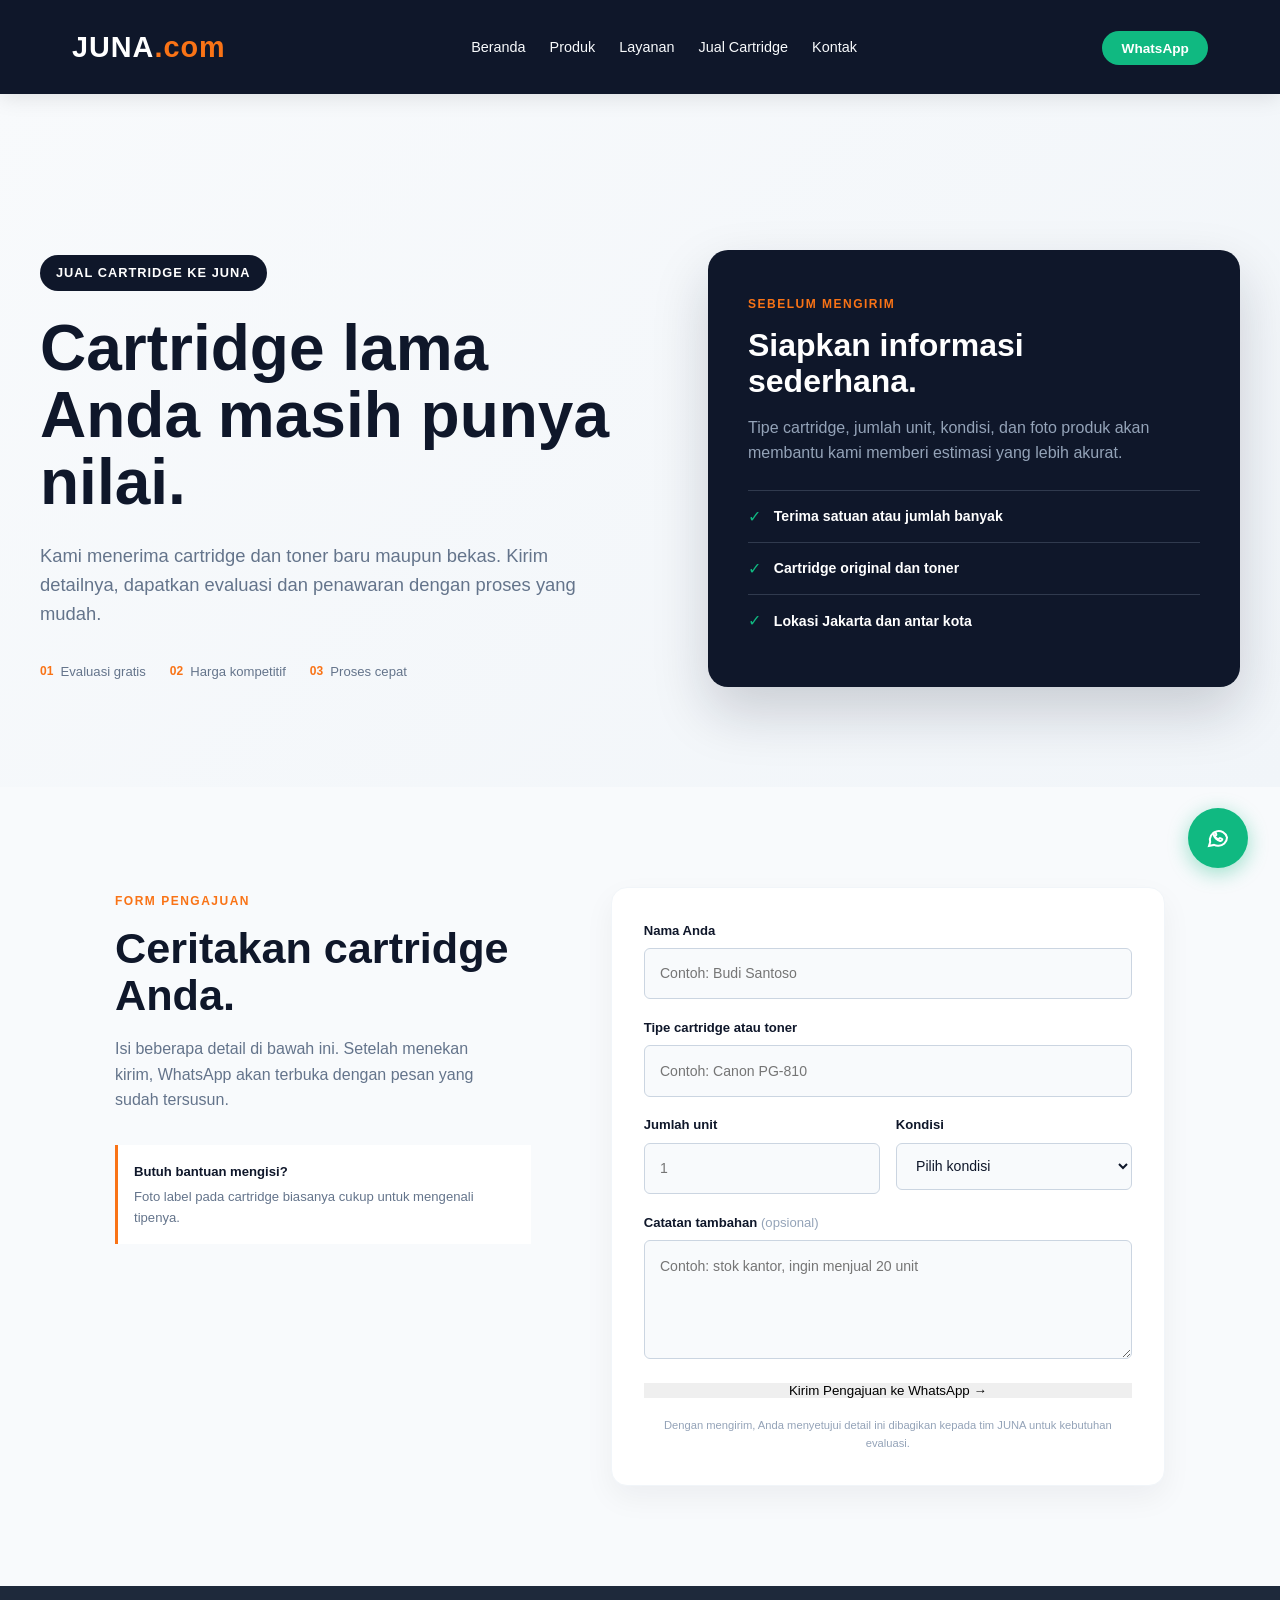
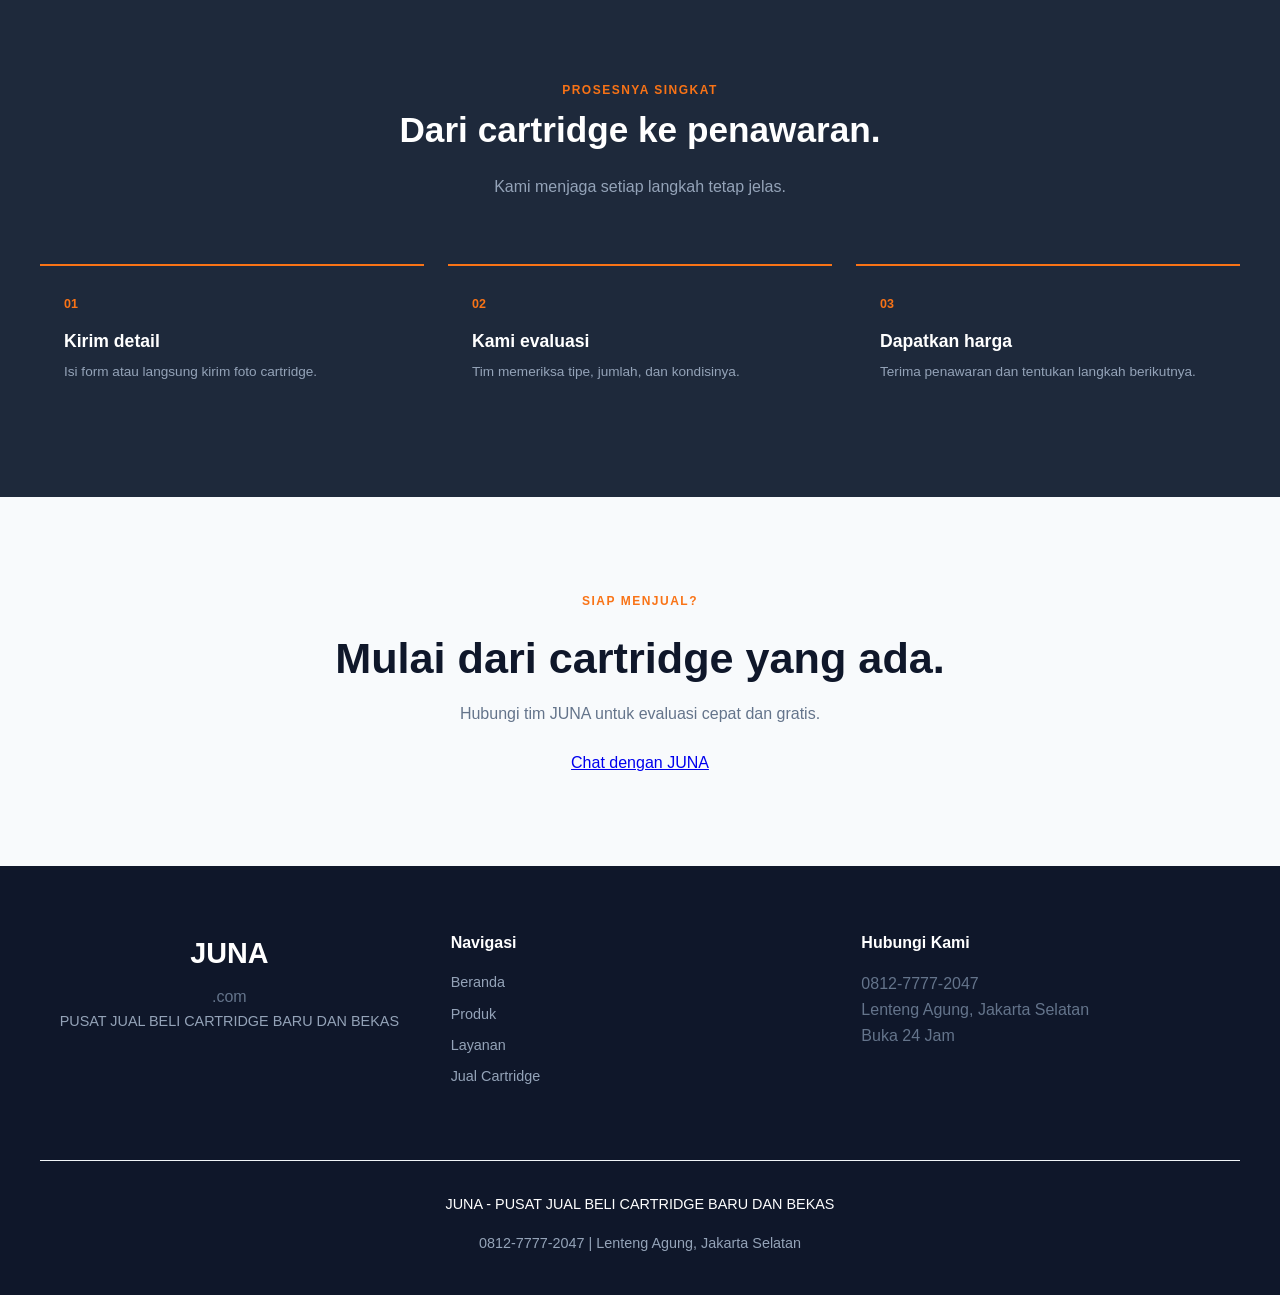
==== jual.html @ 6fd9070d "update burger navbar" ====
<!doctype html>
<html lang="id">
  <head>
    <meta charset="UTF-8" />
    <meta name="viewport" content="width=device-width, initial-scale=1.0" />
    <title>Jual Cartridge ke JUNA</title>
    <link rel="stylesheet" href="css/nota.css" />
  </head>
  <body>
    <div class="floating-wa">
      <a
        href="https://wa.me/6281277772047"
        target="_blank"
        class="btn-whatsapp"
        aria-label="Chat WhatsApp JUNA"
        ><svg
          width="24"
          height="24"
          viewBox="0 0 24 24"
          fill="none"
          stroke="currentColor"
          stroke-width="2"
        >
          <path
            d="M21 11.5a8.38 8.38 0 0 1-9 8.3 8.5 8.5 0 0 1-4-.9L3 20l1.2-4a8.3 8.3 0 1 1 16.8-4.5z"
          />
          <path
            d="M8.5 9.5c.2 1.3 1.9 3 3.3 3.6.5.2.8.1 1.1-.2l.6-.7c.2-.2.4-.2.7-.1l1.8.8c.3.1.4.4.3.7-.3 1.1-1.3 1.5-2.2 1.3-3.1-.6-6-3.4-6.6-6.5-.2-.9.2-1.9 1.3-2.2.3-.1.6 0 .7.3l.8 1.8c.1.3.1.5-.1.7l-.7.6c-.3.2-.4.6-.2.9z"
          /></svg
      ></a>
    </div>
    <nav class="navbar">
      <div class="container">
        <a href="index.html" class="logo">JUNA<span>.com</span></a>
        <button class="nav-toggle" type="button" aria-label="Buka menu navigasi" aria-expanded="false">
          <span></span>
          <span></span>
          <span></span>
        </button>
        <ul class="nav-links">
          <li><a href="index.html">Beranda</a></li>
          <li><a href="produk.html">Produk</a></li>
          <li><a href="layanan.html">Layanan</a></li>
          <li><a href="jual.html">Jual Cartridge</a></li>
          <li><a href="#kontak">Kontak</a></li>
        </ul>
        <div class="nav-cta">
          <a
            href="https://wa.me/6281277772047"
            class="btn-whatsapp"
            target="_blank"
            >WhatsApp</a
          >
        </div>
      </div>
    </nav>
    <main>
      <section class="sell-hero">
        <div class="container sell-hero-grid">
          <div class="sell-hero-copy">
            <span class="badge">Jual Cartridge ke JUNA</span>
            <h1>Cartridge lama Anda masih punya nilai.</h1>
            <p>
              Kami menerima cartridge dan toner baru maupun bekas. Kirim
              detailnya, dapatkan evaluasi dan penawaran dengan proses yang
              mudah.
            </p>
            <div class="sell-points">
              <span><strong>01</strong>Evaluasi gratis</span
              ><span><strong>02</strong>Harga kompetitif</span
              ><span><strong>03</strong>Proses cepat</span>
            </div>
          </div>
          <div class="sell-hero-note">
            <span class="eyebrow">SEBELUM MENGIRIM</span>
            <h2>Siapkan informasi sederhana.</h2>
            <p>
              Tipe cartridge, jumlah unit, kondisi, dan foto produk akan
              membantu kami memberi estimasi yang lebih akurat.
            </p>
            <div class="note-line">
              <span>&#10003;</span
              ><strong>Terima satuan atau jumlah banyak</strong>
            </div>
            <div class="note-line">
              <span>&#10003;</span><strong>Cartridge original dan toner</strong>
            </div>
            <div class="note-line">
              <span>&#10003;</span
              ><strong>Lokasi Jakarta dan antar kota</strong>
            </div>
          </div>
        </div>
      </section>

      <section class="sell-form-section" id="form-jual">
        <div class="container sell-layout">
          <div class="sell-form-intro">
            <span class="eyebrow">FORM PENGAJUAN</span>
            <h2>Ceritakan cartridge Anda.</h2>
            <p>
              Isi beberapa detail di bawah ini. Setelah menekan kirim, WhatsApp
              akan terbuka dengan pesan yang sudah tersusun.
            </p>
            <div class="sell-help">
              <strong>Butuh bantuan mengisi?</strong
              ><span
                >Foto label pada cartridge biasanya cukup untuk mengenali
                tipenya.</span
              >
            </div>
          </div>
          <form class="sell-form" id="sell-form">
            <div class="form-row">
              <label for="nama">Nama Anda</label
              ><input
                id="nama"
                name="nama"
                type="text"
                placeholder="Contoh: Budi Santoso"
                required
              />
            </div>
            <div class="form-row">
              <label for="produk-jual">Tipe cartridge atau toner</label
              ><input
                id="produk-jual"
                name="produk"
                type="text"
                placeholder="Contoh: Canon PG-810"
                required
              />
            </div>
            <div class="form-split">
              <div class="form-row">
                <label for="jumlah">Jumlah unit</label
                ><input
                  id="jumlah"
                  name="jumlah"
                  type="number"
                  min="1"
                  placeholder="1"
                  required
                />
              </div>
              <div class="form-row">
                <label for="kondisi">Kondisi</label
                ><select id="kondisi" name="kondisi" required>
                  <option value="" selected disabled>Pilih kondisi</option>
                  <option>Baru</option>
                  <option>Bekas, masih tersegel</option>
                  <option>Bekas, pernah dipakai</option>
                  <option>Tidak yakin</option>
                </select>
              </div>
            </div>
            <div class="form-row">
              <label for="catatan"
                >Catatan tambahan <span>(opsional)</span></label
              ><textarea
                id="catatan"
                name="catatan"
                rows="4"
                placeholder="Contoh: stok kantor, ingin menjual 20 unit"
              ></textarea>
            </div>
            <button class="btn btn-primary sell-submit" type="submit">
              Kirim Pengajuan ke WhatsApp
              <span aria-hidden="true">&#8594;</span>
            </button>
            <p class="form-caption">
              Dengan mengirim, Anda menyetujui detail ini dibagikan kepada tim
              JUNA untuk kebutuhan evaluasi.
            </p>
          </form>
        </div>
      </section>

      <section class="sell-process">
        <div class="container">
          <div class="section-title">
            <span class="eyebrow">PROSESNYA SINGKAT</span>
            <h2>Dari cartridge ke penawaran.</h2>
            <p>Kami menjaga setiap langkah tetap jelas.</p>
          </div>
          <div class="sell-process-grid">
            <div>
              <span>01</span>
              <h3>Kirim detail</h3>
              <p>Isi form atau langsung kirim foto cartridge.</p>
            </div>
            <div>
              <span>02</span>
              <h3>Kami evaluasi</h3>
              <p>Tim memeriksa tipe, jumlah, dan kondisinya.</p>
            </div>
            <div>
              <span>03</span>
              <h3>Dapatkan harga</h3>
              <p>Terima penawaran dan tentukan langkah berikutnya.</p>
            </div>
          </div>
        </div>
      </section>
      <section class="product-cta" id="kontak">
        <div class="container">
          <span class="eyebrow">SIAP MENJUAL?</span>
          <h2>Mulai dari cartridge yang ada.</h2>
          <p>Hubungi tim JUNA untuk evaluasi cepat dan gratis.</p>
          <a
            href="https://wa.me/6281277772047"
            class="btn-whatsapp"
            target="_blank"
            >Chat dengan JUNA</a
          >
        </div>
      </section>
    </main>
    <footer class="footer">
      <div class="container">
        <div class="grid">
          <div class="footer-brand">
            <span>JUNA</span>.com
            <p>PUSAT JUAL BELI CARTRIDGE BARU DAN BEKAS</p>
          </div>
          <div class="footer-links">
            <h3>Navigasi</h3>
            <a href="index.html">Beranda</a><a href="produk.html">Produk</a
            ><a href="layanan.html">Layanan</a
            ><a href="jual.html">Jual Cartridge</a>
          </div>
          <div class="footer-links">
            <h3>Hubungi Kami</h3>
            <p>0812-7777-2047</p>
            <p>Lenteng Agung, Jakarta Selatan</p>
            <p>Buka 24 Jam</p>
          </div>
        </div>
        <div class="footer-bottom">
          <p>JUNA - PUSAT JUAL BELI CARTRIDGE BARU DAN BEKAS</p>
          <p>0812-7777-2047 | Lenteng Agung, Jakarta Selatan</p>
        </div>
      </div>
    </footer>
    <script src="script.js"></script>
  </body>
</html>
---- css/nota.css ----
/*!
 * JUNA - PUSAT JUAL BELI CARTRIDGE BARU DAN BEKAS
 * Modern ecommerce frontend demo
 * Color palette: Navy deep, Sky Blue, Orange accent, Cool Gray,
 *                 Warm White, Soft Slate, Muted Gray, Sage Green (WhatsApp)
 * Inspired by Cliento SaaS Landing Page design language
 */

* {
  margin: 0;
  padding: 0;
  box-sizing: border-box;
}

:root {
  --navy: #0f172a;
  --navy-light: #1e293b;
  --blue: #3b82f6;
  --orange: #f97316;
  --off-white: #f8fafc;
  --white: #ffffff;
  --slate: #64748b;
  --gray: #94a3b8;
  --green-wa: #10b981;
  --light-bg: #f1f5f9;
  --transition: 0.3s ease;
  --transition-fast: 0.2s ease;
}

/* Page setup */
html {
  font-family: "Inter", "Segoe UI", Tahoma, Geneva, Verdana, sans-serif;
  scroll-behavior: smooth;
}

body {
  background-color: var(--off-white);
  color: var(--slate);
  line-height: 1.6;
}

/* ---------- Navbar ---------- */
.navbar {
  background: var(--navy);
  padding: 1.5rem 0;
  position: fixed;
  width: 100%;
  top: 0;
  z-index: 1000;
  box-shadow: 0 4px 20px rgba(0, 0, 0, 0.3);
  backdrop-filter: blur(10px);
}

.navbar .container {
  max-width: 1200px;
  margin: 0 auto;
  padding: 0 2rem;
  display: flex;
  justify-content: space-between;
  align-items: center;
}

.logo {
  font-size: 1.8rem;
  font-weight: 800;
  color: var(--white);
  text-decoration: none;
  letter-spacing: 1px;
  font-weight: 900;
}

.logo span {
  color: var(--orange);
}

.nav-links {
  display: flex;
  gap: 1.5rem;
  list-style: none;
}

.nav-toggle {
  display: none;
  width: 48px;
  height: 48px;
  border: 1px solid rgba(255, 255, 255, 0.2);
  border-radius: 12px;
  background: rgba(255, 255, 255, 0.04);
  cursor: pointer;
  padding: 0.75rem 0.6rem;
  align-items: center;
  justify-content: center;
  flex-direction: column;
  gap: 0.35rem;
}

.nav-toggle span {
  display: block;
  width: 22px;
  height: 2px;
  border-radius: 2px;
  background: var(--white);
  transition: all 0.3s ease;
}

.nav-toggle.is-open span:nth-child(1) {
  transform: translateY(6px) rotate(45deg);
}

.nav-toggle.is-open span:nth-child(2) {
  opacity: 0;
}

.nav-toggle.is-open span:nth-child(3) {
  transform: translateY(-6px) rotate(-45deg);
}

.nav-links a {
  color: var(--off-white);
  text-decoration: none;
  font-weight: 500;
  font-size: 0.9rem;
  transition: var(--transition);
  position: relative;
}

.nav-links a:hover {
  color: var(--orange);
}

.nav-links a::after {
  content: "";
  position: absolute;
  width: 0;
  height: 2px;
  bottom: -4px;
  left: 0;
  background: var(--orange);
  transition: var(--transition);
}

.nav-links a:hover::after {
  width: 100%;
}

.nav-cta .btn-whatsapp {
  background: var(--green-wa);
  color: var(--white);
  padding: 0.6rem 1.2rem;
  border-radius: 25px;
  text-decoration: none;
  font-weight: 600;
  font-size: 0.85rem;
  transition: var(--transition);
}

.nav-cta .btn-whatsapp:hover {
  background: #059669;
  transform: translateY(-2px);
}

/* ---------- Hero ---------- */
.hero {
  padding: 180px 2rem 100px;
  background: linear-gradient(
    135deg,
    var(--off-white) 0%,
    var(--light-bg) 100%
  );
  margin-top: 80px;
  position: relative;
  overflow: hidden;
}

.hero .container {
  max-width: 1200px;
  margin: 0 auto;
  padding: 0 2rem;
  display: grid;
  grid-template-columns: 1fr 1fr;
  gap: 4rem;
  align-items: center;
}

.hero-content h1 {
  font-size: 3.5rem;
  font-weight: 800;
  color: var(--navy);
  line-height: 1.1;
  margin-bottom: 1.5rem;
}

.hero-content h1 span {
  color: var(--orange);
  font-weight: 900;
}

.hero-content p {
  font-size: 1.2rem;
  color: var(--gray);
  margin-bottom: 2rem;
  max-width: 500px;
}

.badge {
  display: inline-block;
  background: var(--navy);
  color: var(--white);
  padding: 0.5rem 1rem;
  border-radius: 20px;
  font-size: 0.8rem;
  font-weight: 600;
  margin-bottom: 1.5rem;
  text-transform: uppercase;
  letter-spacing: 1px;
}

.hero-cta .btn {
  display: inline-block;
  padding: 0.8rem 1.8rem;
  border-radius: 30px;
  font-weight: 600;
  font-size: 0.9rem;
  margin-right: 1rem;
  margin-bottom: 1rem;
  transition: var(--transition);
  text-decoration: none;
}

.hero-cta .btn-primary {
  background: var(--orange);
  color: var(--white);
}

.hero-cta .btn-primary:hover {
  background: #ea580c;
  transform: translateY(-2px);
  box-shadow: 0 5px 15px rgba(249, 115, 22, 0.3);
}

.hero-cta .btn-secondary {
  background: transparent;
  color: var(--navy);
  border: 2px solid var(--navy);
}

.hero-cta .btn-secondary:hover {
  background: var(--navy);
  color: var(--white);
}

/* Hero imagery */
.hero-img {
  position: relative;
  min-height: 450px;
  background: linear-gradient(
    135deg,
    var(--light-bg) 0%,
    var(--off-white) 100%
  );
  border-radius: 24px;
  display: flex;
  align-items: center;
  justify-content: center;
}

.hero-img img {
  width: 100%;
  height: 100%;
  object-fit: cover;
  border-radius: 24px;
  filter: drop-shadow(0 20px 30px rgba(0, 0, 0, 0.1));
  transition: var(--transition-fast);
}

.hero-img img:hover {
  transform: scale(1.02);
}

/* Floating WhatsApp button */
.floating-wa {
  position: fixed;
  bottom: 2rem;
  right: 2rem;
  z-index: 100;
}

.floating-wa .btn-whatsapp {
  background: var(--green-wa);
  color: var(--white);
  width: 60px;
  height: 60px;
  border-radius: 50%;
  display: flex;
  align-items: center;
  justify-content: center;
  box-shadow: 0 5px 20px rgba(16, 185, 129, 0.4);
  transition: var(--transition);
}

.floating-wa .btn-whatsapp:hover {
  transform: translateY(-3px) scale(1.1);
  box-shadow: 0 8px 25px rgba(16, 185, 129, 0.5);
}

/* ---------- CTA Section ---------- */
.cta-section {
  padding: 80px 2rem;
  background: var(--navy);
  text-align: center;
}

.cta-section .container {
  max-width: 600px;
  margin: 0 auto;
}

.cta-section h2 {
  font-size: 2.5rem;
  color: var(--white);
  margin-bottom: 1rem;
  font-weight: 800;
}

.cta-section p {
  color: var(--gray);
  margin-bottom: 2rem;
  font-size: 1.1rem;
}

.cta-section .btn-whatsapp {
  display: inline-block;
  padding: 1rem 2.5rem;
  background: var(--green-wa);
  color: var(--white);
  border-radius: 30px;
  font-weight: 700;
  font-size: 1.1rem;
  text-decoration: none;
  transition: var(--transition);
}

.cta-section .btn-whatsapp:hover {
  background: #059669;
  transform: translateY(-2px);
  box-shadow: 0 5px 15px rgba(16, 185, 129, 0.4);
}

/* ---------- Product Showcase ---------- */
.produk-showcase {
  padding: 100px 2rem;
  background: var(--off-white);
}

.produk-showcase .container {
  max-width: 1200px;
  margin: 0 auto;
  padding: 0 2rem;
}

.section-title {
  text-align: center;
  margin-bottom: 4rem;
}

.section-title h2 {
  font-size: 2.2rem;
  color: var(--navy);
  margin-bottom: 1rem;
  font-weight: 800;
}

.section-title p {
  color: var(--gray);
  max-width: 600px;
  margin: 0 auto;
}

.showcase-grid {
  display: grid;
  grid-template-columns: repeat(auto-fit, minmax(300px, 1fr));
  gap: 2rem;
  margin-top: 3rem;
}

.showcase-card {
  background: var(--white);
  border-radius: 20px;
  overflow: hidden;
  box-shadow: 0 8px 25px rgba(0, 0, 0, 0.05);
  transition: var(--transition);
  border: 1px solid var(--light-bg);
}

.showcase-card:hover {
  transform: translateY(-4px);
  box-shadow: 0 20px 40px rgba(0, 0, 0, 0.08);
}

.showcase-img {
  height: 250px;
  background: var(--light-bg);
  position: relative;
  overflow: hidden;
}

.showcase-img img {
  width: 100%;
  height: 100%;
  object-fit: cover;
  display: block;
}

.showcase-info {
  padding: 1.5rem;
}

.showcase-info h3 {
  font-size: 1.1rem;
  color: var(--navy);
  margin-bottom: 0.3rem;
}

.showcase-info .kondisi {
  display: block;
  margin-bottom: 0.5rem;
  font-size: 0.8rem;
  font-weight: 600;
}

.kondisi.baru {
  color: var(--green-wa);
}

.kondisi.bekas {
  color: var(--orange);
}

/* ---------- Produk Baru vs Bekas ---------- */
.produk-kondisi {
  padding: 100px 2rem;
  background: var(--navy-light);
}

.produk-kondisi .container {
  max-width: 1200px;
  margin: 0 auto;
  padding: 0 2rem;
}

.kondisi-grid {
  display: grid;
  grid-template-columns: repeat(auto-fit, minmax(280px, 1fr));
  gap: 2rem;
  margin-top: 3rem;
}

.kondisi-card {
  padding: 3rem 2rem;
  border-radius: 20px;
  text-align: center;
  transition: var(--transition);
}

.kondisi-card.baru {
  background: var(--white);
  border: 1px solid var(--light-bg);
}

.kondisi-card.baru:hover {
  transform: translateY(-4px);
  box-shadow: 0 15px 30px rgba(0, 0, 0, 0.1);
}

.kondisi-card.baru .kondisi-badge {
  font-size: 3rem;
  opacity: 0.1;
  margin-bottom: 1rem;
}

.kondisi-card.bekas {
  background: linear-gradient(135deg, #1e293b 0%, #0f172a 100%);
  color: var(--white);
}

.kondisi-card.bekas:hover {
  transform: translateY(-4px);
}

.kondisi-card.bekas .kondisi-badge {
  font-size: 3rem;
  opacity: 0.1;
  margin-bottom: 1rem;
}

.kondisi-badge {
  display: inline-block;
  width: 80px;
  height: 80px;
  border-radius: 50%;
  font-size: 3rem;
  font-weight: 800;
  margin-bottom: 1rem;
  line-height: 1;
}

.kondisi-badge.baru {
  background: var(--green-wa);
  color: var(--white);
}

.kondisi-badge.bekas {
  background: var(--orange);
  color: var(--white);
}

.kondisi-card h3 {
  font-size: 1.5rem;
  margin-bottom: 1rem;
}

.kondisi-card p {
  color: var(--gray);
  margin-bottom: 1.5rem;
  font-size: 0.95rem;
}

.kondisi-card .btn btn-small {
  display: inline-block;
  padding: 0.8rem 1.5rem;
  background: var(--orange);
  color: var(--white);
  border-radius: 25px;
  font-size: 0.9rem;
  font-weight: 600;
  text-decoration: none;
  transition: var(--transition);
}

.kondisi-card .btn:hover {
  background: #ea580c;
}

/* ---------- Keunggulan Toko ---------- */
.keunggulan {
  padding: 100px 2rem;
  background: var(--off-white);
}

.keunggulan .container {
  max-width: 1200px;
  margin: 0 auto;
  padding: 0 2rem;
}

.keunggulan-grid {
  display: grid;
  grid-template-columns: repeat(auto-fit, minmax(250px, 1fr));
  gap: 2rem;
  margin-top: 3rem;
}

.keunggulan-card {
  padding: 2.5rem 2rem;
  background: var(--white);
  border-radius: 20px;
  text-align: center;
  border: 1px solid var(--light-bg);
  transition: var(--transition);
}

.keunggulan-card:hover {
  transform: translateY(-4px);
  box-shadow: 0 15px 30px rgba(0, 0, 0, 0.05);
}

.keunggulan-icon {
  font-size: 2.5rem;
  margin-bottom: 1rem;
  display: block;
}

.keunggulan-card h3 {
  font-size: 1.5rem;
  margin-bottom: 1rem;
}

.promo {
  padding: 100px 2rem;
  background: var(--off-white);
}

.promo .container {
  max-width: 1200px;
  margin: 0 auto;
  padding: 0 2rem;
}

.section-title {
  text-align: center;
  margin-bottom: 4rem;
}

.section-title h2 {
  font-size: 2.2rem;
  color: var(--navy);
  margin-bottom: 1rem;
  font-weight: 800;
}

.section-title p {
  color: var(--gray);
  max-width: 600px;
  margin: 0 auto;
}

.promo-grid {
  display: grid;
  grid-template-columns: repeat(auto-fit, minmax(250px, 1fr));
  gap: 2rem;
  margin-top: 3rem;
}

.promo-card {
  background: var(--white);
  border-radius: 20px;
  padding: 2rem;
  text-align: center;
  border: 1px solid var(--light-bg);
  transition: var(--transition);
}

.promo-card:hover {
  transform: translateY(-4px);
  box-shadow: 0 20px 40px rgba(0, 0, 0, 0.08);
}

.promo-badge {
  display: inline-block;
  padding: 0.5rem 1rem;
  background: var(--orange);
  color: var(--white);
  border-radius: 20px;
  font-size: 0.8rem;
  font-weight: 600;
  text-transform: uppercase;
  letter-spacing: 1px;
  margin-bottom: 1rem;
}

.promo-card h3 {
  font-size: 1.2rem;
  margin-bottom: 1rem;
  color: var(--navy);
}

.promo-card p {
  color: var(--gray);
  margin-bottom: 1.5rem;
  font-size: 0.9rem;
}

/* ---------- Lokasi ---------- */
.lokasi {
  padding: 100px 2rem;
  background: var(--navy-light);
}

.lokasi .container {
  max-width: 1200px;
  margin: 0 auto;
  padding: 0 2rem;
  text-align: center;
}

.lokasi-content {
  margin-top: 2rem;
}

.lokasi-content p {
  color: var(--slate);
  margin-bottom: 0.5rem;
}

.lokasi-content p strong {
  color: var(--white);
}

.lokasi-maps {
  width: 100%;
  max-width: 900px;
  height: 420px;
  margin: 2rem auto;
  overflow: hidden;
  border-radius: 16px;
}

.lokasi-maps iframe {
  width: 100%;
  height: 100%;
  display: block;
}

/* ---------- Akhir CTA ---------- */
.akhir-cta {
  padding: 80px 2rem;
  background: var(--navy);
  text-align: center;
}

.akhir-cta .container {
  max-width: 600px;
  margin: 0 auto;
}

.akhir-cta h2 {
  font-size: 2.5rem;
  color: var(--white);
  margin-bottom: 1rem;
  font-weight: 800;
}

.akhir-cta p {
  color: var(--gray);
  margin-bottom: 2rem;
  font-size: 1.1rem;
}

/* ---------- Footer ---------- */
.footer {
  background: var(--navy);
  padding: 4rem 2rem 2rem;
}

.footer .container {
  max-width: 1200px;
  margin: 0 auto;
}
.footer .grid {
  display: grid;
  grid-template-columns: repeat(auto-fit, minmax(250px, 1fr));
  gap: 2rem;
  align-items: start;
}

.footer-brand {
  display: flex;
  flex-direction: column;
  align-items: center;
  margin-bottom: 3rem;
}

.footer-brand span {
  font-size: 1.8rem;
  font-weight: 800;
  color: var(--white);
  margin-bottom: 0.5rem;
}

.footer-brand p {
  color: var(--gray);
  margin-bottom: 0;
  font-size: 0.9rem;
}

.footer-links {
  margin-bottom: 2rem;
}

.footer-links h3 {
  color: var(--white);
  margin-bottom: 1rem;
  font-size: 1rem;
}

.footer-links a {
  color: var(--gray);
  text-decoration: none;
  font-size: 0.9rem;
  margin-bottom: 0.5rem;
  display: block;
}

.footer-links a:hover {
  color: var(--orange);
}

.socials a {
  width: 40px;
  height: 40px;
  background: var(--green-wa);
  border-radius: 50%;
  display: flex;
  align-items: center;
  justify-content: center;
  margin-right: 0.5rem;
  transition: var(--transition);
}

.socials a:hover {
  transform: translateY(-2px);
}

.footer-bottom {
  padding-top: 2rem;
  border-top: 1px solid var(--light-bg);
  margin-top: 2rem;
  text-align: center;
}

.footer-bottom p {
  color: var(--gray);
  font-size: 0.9rem;
  margin-bottom: 0.5rem;
}

.footer-bottom p:first-child {
  color: var(--white);
  margin-bottom: 1rem;
}

/* ---------- Responsive ---------- */
@media (max-width: 1200px) {
  .hero .container {
    gap: 3rem;
  }
}

@media (max-width: 992px) {
  .hero .container {
    grid-template-columns: 1fr;
    gap: 3rem;
  }

  .hero-img {
    order: -1;
    margin-top: 3rem;
  }

  .hero-content h1 {
    font-size: 2.8rem;
  }

  .keunggulan-grid,
  .kondisi-grid,
  .promo-grid,
  .showcase-grid {
    grid-template-columns: repeat(auto-fit, minmax(1fr, 1fr));
  }

  .footer .grid {
    grid-template-columns: 1fr 1fr;
    gap: 2rem;
  }
}

@media (max-width: 768px) {
  .navbar .container {
    flex-direction: column;
    gap: 1.5rem;
  }

  .nav-links {
    width: 100%;
    justify-content: center;
  }

  .nav-links li {
    margin: 0.5rem 0;
  }

  .hero-content h1 {
    font-size: 2.5rem;
  }

  .cta-section h2 {
    font-size: 2rem;
  }

  .section-title h2 {
    font-size: 2rem;
  }

  .footer .grid {
    grid-template-columns: 1fr;
  }

  .footer-bottom {
    flex-direction: column;
    gap: 1rem;
    text-align: center;
  }

  .hero-img {
    min-height: 300px;
  }

  .kondisi-badge {
    width: 60px;
    height: 60px;
    font-size: 2rem;
  }

  .keunggulan-card {
    padding: 1.5rem 1rem;
  }

  .keunggulan-icon {
    font-size: 2rem;
  }

  .showcase-card {
    margin-bottom: 1rem;
  }
}

@media (max-width: 480px) {
  .hero {
    padding: 140px 1rem 60px;
  }

  .hero-content h1 {
    font-size: 2.2rem;
  }

  .hero-cta .btn {
    padding: 0.6rem 1.2rem;
    font-size: 0.8rem;
  }

  .kondisi-badge {
    width: 60px;
    height: 60px;
    font-size: 2rem;
  }

  .keunggulan-card {
    padding: 1.5rem 1rem;
  }

  .keunggulan-icon {
    font-size: 2rem;
  }

  .showcase-card {
    margin-bottom: 1rem;
  }
}

/* ---------- Product landing page ---------- */
.product-hero {
  padding: 170px 2rem 90px;
  margin-top: 80px;
  background: linear-gradient(
    135deg,
    var(--off-white) 0%,
    var(--light-bg) 100%
  );
}
.product-hero-grid,
.service-grid {
  max-width: 1200px;
  margin: 0 auto;
  display: grid;
  grid-template-columns: 1.05fr 0.95fr;
  gap: 5rem;
  align-items: center;
}
.product-hero-copy h1 {
  max-width: 650px;
  font-size: 4rem;
  line-height: 1.05;
  color: var(--navy);
  margin-bottom: 1.5rem;
  font-weight: 800;
}
.product-hero-copy > p {
  max-width: 560px;
  font-size: 1.15rem;
  color: var(--slate);
  margin-bottom: 2rem;
}
.product-hero-image {
  min-height: 480px;
  position: relative;
  background: var(--white);
  padding: 1rem;
  border-radius: 24px;
  box-shadow: 0 25px 60px rgba(15, 23, 42, 0.12);
  transform: rotate(2deg);
}
.product-hero-image img {
  width: 100%;
  height: 100%;
  min-height: 448px;
  object-fit: cover;
  border-radius: 16px;
  display: block;
}
.product-hero-label {
  position: absolute;
  left: -1.5rem;
  bottom: 2rem;
  display: flex;
  flex-direction: column;
  background: var(--navy);
  color: var(--white);
  padding: 1rem 1.25rem;
  border-left: 4px solid var(--orange);
  border-radius: 4px;
  transform: rotate(-2deg);
}
.product-hero-label span {
  color: var(--gray);
  font-size: 0.8rem;
}
.product-proof {
  display: flex;
  gap: 2rem;
  margin-top: 1.2rem;
  color: var(--slate);
  font-size: 0.85rem;
}
.product-proof strong {
  color: var(--navy);
  display: block;
  font-size: 1.05rem;
}
.catalog-section {
  padding: 100px 2rem;
  background: var(--off-white);
}
.catalog-section .container {
  max-width: 1200px;
  margin: 0 auto;
}
.catalog-heading {
  margin-bottom: 2rem;
}
.eyebrow {
  color: var(--orange);
  font-size: 0.75rem;
  font-weight: 800;
  letter-spacing: 1.5px;
}
.catalog-tabs {
  display: flex;
  justify-content: center;
  gap: 0.6rem;
  flex-wrap: wrap;
  margin-bottom: 3rem;
}
.catalog-tab {
  border: 1px solid var(--gray);
  border-radius: 24px;
  color: var(--slate);
  padding: 0.65rem 1.2rem;
  text-decoration: none;
  font-size: 0.85rem;
  font-weight: 600;
  transition: var(--transition);
}
.catalog-tab:hover,
.catalog-tab.active {
  background: var(--navy);
  border-color: var(--navy);
  color: var(--white);
}
.catalog-grid {
  display: grid;
  grid-template-columns: repeat(3, 1fr);
  gap: 1.5rem;
}
.catalog-card {
  background: var(--white);
  border: 1px solid var(--light-bg);
  border-radius: 16px;
  overflow: hidden;
  transition: var(--transition);
}
.catalog-card:hover {
  transform: translateY(-6px);
  box-shadow: 0 18px 35px rgba(15, 23, 42, 0.1);
}
.catalog-card-image {
  height: 235px;
  background: var(--light-bg);
  position: relative;
  overflow: hidden;
}
.catalog-card-image img {
  width: 100%;
  height: 100%;
  display: block;
  object-fit: cover;
  transition: var(--transition);
}
.catalog-card:hover img {
  transform: scale(1.04);
}
.catalog-card-body {
  padding: 1.35rem;
}
.catalog-type {
  color: var(--blue);
  font-size: 0.68rem;
  font-weight: 800;
  letter-spacing: 1.4px;
}
.catalog-card h3 {
  color: var(--navy);
  font-size: 1.2rem;
  margin: 0.45rem 0 0.35rem;
}
.catalog-card p {
  color: var(--slate);
  font-size: 0.85rem;
  min-height: 44px;
}
.catalog-meta {
  display: flex;
  align-items: center;
  justify-content: space-between;
  gap: 0.5rem;
  margin-top: 1.1rem;
  padding-top: 1rem;
  border-top: 1px solid var(--light-bg);
}
.catalog-meta a {
  color: var(--navy);
  font-size: 0.8rem;
  font-weight: 700;
  text-decoration: none;
}
.catalog-meta a:hover {
  color: var(--orange);
}
.status-new,
.status-used {
  font-size: 0.72rem;
  font-weight: 700;
}
.status-new {
  color: var(--green-wa);
}
.status-used {
  color: var(--orange);
}
.catalog-ribbon {
  position: absolute;
  z-index: 1;
  top: 1rem;
  left: 1rem;
  padding: 0.4rem 0.7rem;
  background: var(--orange);
  color: var(--white);
  border-radius: 3px;
  font-size: 0.7rem;
  font-weight: 700;
}
.product-service {
  padding: 100px 2rem;
  background: var(--navy-light);
  color: var(--white);
}
.service-copy h2 {
  max-width: 500px;
  font-size: 2.7rem;
  line-height: 1.1;
  margin: 0.8rem 0 1rem;
}
.service-copy p {
  max-width: 510px;
  color: var(--gray);
  margin-bottom: 2rem;
}
.service-steps {
  border-left: 1px solid var(--slate);
  padding-left: 2.5rem;
}
.service-step {
  display: flex;
  gap: 1.25rem;
  padding: 1.25rem 0;
  border-bottom: 1px solid rgba(148, 163, 184, 0.25);
}
.service-step:last-child {
  border-bottom: 0;
}
.service-step > span {
  color: var(--orange);
  font-size: 0.8rem;
  font-weight: 800;
}
.service-step h3 {
  font-size: 1.05rem;
  margin-bottom: 0.25rem;
}
.service-step p {
  color: var(--gray);
  font-size: 0.85rem;
}
.product-cta {
  padding: 90px 2rem;
  text-align: center;
  background: var(--off-white);
}
.product-cta h2 {
  color: var(--navy);
  font-size: 2.7rem;
  margin: 0.7rem 0 0.5rem;
}
.product-cta p {
  color: var(--slate);
  margin-bottom: 1.5rem;
}

@media (max-width: 992px) {
  .product-hero-grid,
  .service-grid {
    grid-template-columns: 1fr;
    gap: 3rem;
  }
  .product-hero-copy h1 {
    font-size: 3.2rem;
  }
  .product-hero-image {
    max-width: 650px;
    width: 100%;
    margin: 0 auto;
  }
  .catalog-grid {
    grid-template-columns: repeat(2, 1fr);
  }
}
@media (max-width: 600px) {
  .product-hero {
    padding: 130px 1rem 70px;
  }
  .product-hero-copy h1 {
    font-size: 2.5rem;
  }
  .product-hero-copy > p {
    font-size: 1rem;
  }
  .product-hero-image {
    min-height: 310px;
  }
  .product-hero-image img {
    min-height: 278px;
  }
  .product-hero-label {
    left: 0.5rem;
    bottom: 1rem;
  }
  .product-proof {
    gap: 1rem;
  }
  .catalog-section,
  .product-service {
    padding: 70px 1rem;
  }
  .catalog-grid {
    grid-template-columns: 1fr;
  }
  .catalog-card-image {
    height: 260px;
  }
  .service-copy h2,
  .product-cta h2 {
    font-size: 2.1rem;
  }
  .service-steps {
    padding-left: 1rem;
  }
}

/* ---------- Service landing page ---------- */
.service-hero {
  padding: 170px 2rem 100px;
  margin-top: 80px;
  background: linear-gradient(
    135deg,
    var(--off-white) 0%,
    var(--light-bg) 100%
  );
}
.service-hero-grid {
  max-width: 1200px;
  margin: 0 auto;
  display: grid;
  grid-template-columns: 1.05fr 0.95fr;
  gap: 5rem;
  align-items: center;
}
.service-hero-copy h1 {
  max-width: 620px;
  color: var(--navy);
  font-size: 4rem;
  line-height: 1.05;
  margin-bottom: 1.5rem;
}
.service-hero-copy > p {
  max-width: 550px;
  color: var(--slate);
  font-size: 1.15rem;
  margin-bottom: 2rem;
}
.service-hero-panel {
  background: var(--navy);
  color: var(--white);
  padding: 2rem;
  border-radius: 20px;
  box-shadow: 0 25px 55px rgba(15, 23, 42, 0.2);
}
.service-panel-top {
  padding-bottom: 1.5rem;
  border-bottom: 1px solid rgba(148, 163, 184, 0.3);
}
.service-panel-top span {
  display: block;
  color: var(--orange);
  font-size: 0.72rem;
  font-weight: 800;
  letter-spacing: 1.5px;
  margin-bottom: 0.8rem;
}
.service-panel-top strong {
  font-size: 1.6rem;
}
.service-panel-line {
  display: flex;
  gap: 1rem;
  align-items: center;
  padding: 1.25rem 0;
  border-bottom: 1px solid rgba(148, 163, 184, 0.2);
}
.service-panel-line:last-child {
  border-bottom: 0;
  padding-bottom: 0;
}
.service-panel-line strong,
.service-panel-line small {
  display: block;
}
.service-panel-line small {
  color: var(--gray);
  font-size: 0.8rem;
  margin-top: 0.2rem;
}
.service-panel-dot {
  width: 12px;
  height: 12px;
  border-radius: 50%;
  background: var(--blue);
  box-shadow: 0 0 0 6px rgba(59, 130, 246, 0.15);
}
.service-panel-dot.orange {
  background: var(--orange);
  box-shadow: 0 0 0 6px rgba(249, 115, 22, 0.15);
}
.service-panel-dot.green {
  background: var(--green-wa);
  box-shadow: 0 0 0 6px rgba(16, 185, 129, 0.15);
}
.services-main {
  padding: 100px 2rem;
  background: var(--off-white);
}
.services-main .container {
  max-width: 1200px;
  margin: 0 auto;
}
.services-main .section-title {
  margin-bottom: 3rem;
}
.service-card-grid {
  display: grid;
  grid-template-columns: repeat(3, 1fr);
  gap: 1.5rem;
}
.service-card {
  min-height: 300px;
  position: relative;
  padding: 2rem;
  background: var(--white);
  border: 1px solid var(--light-bg);
  border-radius: 16px;
  transition: var(--transition);
}
.service-card:hover {
  transform: translateY(-6px);
  box-shadow: 0 18px 35px rgba(15, 23, 42, 0.1);
}
.service-card-large {
  grid-column: span 2;
  background: var(--navy);
  color: var(--white);
}
.service-number {
  position: absolute;
  top: 1.5rem;
  right: 1.5rem;
  color: var(--gray);
  font-size: 0.75rem;
  font-weight: 800;
}
.service-icon {
  width: 42px;
  height: 42px;
  display: grid;
  place-items: center;
  border-radius: 10px;
  background: rgba(59, 130, 246, 0.12);
  color: var(--blue);
  font-size: 1.2rem;
  margin-bottom: 2rem;
}
.orange-icon {
  background: rgba(249, 115, 22, 0.12);
  color: var(--orange);
}
.blue-icon {
  background: rgba(59, 130, 246, 0.12);
  color: var(--blue);
}
.green-icon {
  background: rgba(16, 185, 129, 0.12);
  color: var(--green-wa);
}
.service-card h3 {
  color: var(--navy);
  font-size: 1.25rem;
  margin-bottom: 0.8rem;
}
.service-card-large h3 {
  color: var(--white);
}
.service-card p {
  color: var(--slate);
  font-size: 0.88rem;
  margin-bottom: 1.5rem;
}
.service-card-large p {
  color: var(--gray);
}
.service-card a {
  color: var(--navy);
  font-size: 0.82rem;
  font-weight: 700;
  text-decoration: none;
}
.service-card-large a {
  color: var(--orange);
}
.service-card a:hover {
  color: var(--orange);
}
.service-process {
  padding: 90px 2rem;
  background: var(--navy-light);
  color: var(--white);
}
.service-process .container {
  max-width: 1200px;
  margin: 0 auto;
}
.process-heading {
  max-width: 520px;
  margin-bottom: 3rem;
}
.process-heading h2 {
  font-size: 2.7rem;
  line-height: 1.1;
  margin: 0.7rem 0;
}
.process-heading p {
  color: var(--gray);
}
.process-grid {
  display: grid;
  grid-template-columns: 1fr 70px 1fr 70px 1fr;
  align-items: center;
}
.process-item span {
  color: var(--orange);
  font-size: 0.8rem;
  font-weight: 800;
}
.process-item h3 {
  margin: 0.8rem 0 0.4rem;
  font-size: 1.1rem;
}
.process-item p {
  color: var(--gray);
  font-size: 0.85rem;
}
.process-connector {
  height: 1px;
  background: var(--slate);
  margin: 0 1rem;
}
.service-promise {
  padding: 100px 2rem;
  background: var(--off-white);
}
.promise-grid {
  max-width: 1000px;
  margin: 0 auto;
  display: grid;
  grid-template-columns: 1fr 0.8fr;
  gap: 5rem;
  align-items: center;
}
.promise-grid h2 {
  color: var(--navy);
  font-size: 2.7rem;
  line-height: 1.1;
  margin: 0.7rem 0 1rem;
}
.promise-grid p {
  color: var(--slate);
  max-width: 500px;
}
.promise-list {
  border-left: 3px solid var(--orange);
  padding-left: 1.5rem;
}
.promise-list div {
  display: flex;
  gap: 1rem;
  align-items: center;
  padding: 1rem 0;
  border-bottom: 1px solid var(--light-bg);
}
.promise-list div:last-child {
  border-bottom: 0;
}
.promise-list strong {
  color: var(--orange);
  font-size: 0.75rem;
}
.promise-list span {
  color: var(--navy);
  font-weight: 700;
  font-size: 0.9rem;
}
@media (max-width: 992px) {
  .service-hero-grid {
    grid-template-columns: 1fr;
    gap: 3rem;
  }
  .service-hero-copy h1 {
    font-size: 3.2rem;
  }
  .service-hero-panel {
    max-width: 650px;
  }
  .service-card-grid {
    grid-template-columns: repeat(2, 1fr);
  }
  .service-card-large {
    grid-column: span 2;
  }
  .promise-grid {
    gap: 3rem;
  }
}
@media (max-width: 600px) {
  .service-hero {
    padding: 130px 1rem 70px;
  }
  .service-hero-copy h1 {
    font-size: 2.5rem;
  }
  .service-hero-copy > p {
    font-size: 1rem;
  }
  .service-hero-panel {
    padding: 1.5rem;
  }
  .service-panel-top strong {
    font-size: 1.3rem;
  }
  .services-main,
  .service-process,
  .service-promise {
    padding: 70px 1rem;
  }
  .service-card-grid {
    grid-template-columns: 1fr;
  }
  .service-card-large {
    grid-column: span 1;
  }
  .process-grid {
    display: block;
  }
  .process-item {
    padding: 1.25rem 0;
  }
  .process-connector {
    width: 1px;
    height: 25px;
    margin: 0 0 0 0.25rem;
  }
  .process-heading h2,
  .promise-grid h2 {
    font-size: 2.1rem;
  }
  .promise-grid {
    grid-template-columns: 1fr;
    gap: 2rem;
  }
}

/* ---------- Sell cartridge page ---------- */
.sell-hero {
  padding: 170px 2rem 100px;
  margin-top: 80px;
  background: linear-gradient(
    135deg,
    var(--off-white) 0%,
    var(--light-bg) 100%
  );
}
.sell-hero-grid {
  max-width: 1200px;
  margin: 0 auto;
  display: grid;
  grid-template-columns: 1.05fr 0.95fr;
  gap: 5rem;
  align-items: center;
}
.sell-hero-copy h1 {
  max-width: 630px;
  color: var(--navy);
  font-size: 4rem;
  line-height: 1.05;
  margin-bottom: 1.5rem;
}
.sell-hero-copy > p {
  max-width: 550px;
  color: var(--slate);
  font-size: 1.15rem;
  margin-bottom: 2rem;
}
.sell-points {
  display: flex;
  gap: 1.5rem;
  flex-wrap: wrap;
}
.sell-points span {
  display: flex;
  align-items: center;
  gap: 0.45rem;
  color: var(--slate);
  font-size: 0.82rem;
}
.sell-points strong {
  color: var(--orange);
  font-size: 0.75rem;
}
.sell-hero-note {
  padding: 2.5rem;
  background: var(--navy);
  color: var(--white);
  border-radius: 20px;
  box-shadow: 0 25px 55px rgba(15, 23, 42, 0.18);
}
.sell-hero-note h2 {
  font-size: 2rem;
  line-height: 1.1;
  margin: 0.8rem 0 1rem;
}
.sell-hero-note p {
  color: var(--gray);
  margin-bottom: 1.5rem;
}
.note-line {
  display: flex;
  align-items: center;
  gap: 0.8rem;
  padding: 0.8rem 0;
  border-top: 1px solid rgba(148, 163, 184, 0.25);
  font-size: 0.88rem;
}
.note-line span {
  color: var(--green-wa);
  font-size: 1rem;
}
.sell-form-section {
  padding: 100px 2rem;
  background: var(--off-white);
}
.sell-layout {
  max-width: 1050px;
  margin: 0 auto;
  display: grid;
  grid-template-columns: 0.75fr 1fr;
  gap: 5rem;
  align-items: start;
}
.sell-form-intro h2 {
  color: var(--navy);
  font-size: 2.7rem;
  line-height: 1.1;
  margin: 0.8rem 0 1rem;
}
.sell-form-intro > p {
  color: var(--slate);
  max-width: 360px;
}
.sell-help {
  display: flex;
  flex-direction: column;
  gap: 0.25rem;
  margin-top: 2rem;
  padding: 1rem;
  border-left: 3px solid var(--orange);
  background: var(--white);
  font-size: 0.82rem;
}
.sell-help strong {
  color: var(--navy);
}
.sell-help span {
  color: var(--slate);
}
.sell-form {
  padding: 2rem;
  background: var(--white);
  border: 1px solid var(--light-bg);
  border-radius: 16px;
  box-shadow: 0 12px 30px rgba(15, 23, 42, 0.05);
}
.form-row {
  display: flex;
  flex-direction: column;
  gap: 0.45rem;
  margin-bottom: 1.1rem;
}
.form-row label {
  color: var(--navy);
  font-size: 0.82rem;
  font-weight: 700;
}
.form-row label span {
  color: var(--gray);
  font-weight: 400;
}
.form-row input,
.form-row select,
.form-row textarea {
  width: 100%;
  padding: 0.85rem 0.95rem;
  border: 1px solid #cbd5e1;
  border-radius: 6px;
  color: var(--navy);
  background: var(--off-white);
  font: inherit;
  font-size: 0.88rem;
  outline: none;
  transition: var(--transition-fast);
}
.form-row textarea {
  resize: vertical;
}
.form-row input:focus,
.form-row select:focus,
.form-row textarea:focus {
  border-color: var(--blue);
  box-shadow: 0 0 0 3px rgba(59, 130, 246, 0.12);
}
.form-split {
  display: grid;
  grid-template-columns: 1fr 1fr;
  gap: 1rem;
}
.sell-submit {
  border: 0;
  cursor: pointer;
  width: 100%;
  margin-top: 0.4rem;
}
.form-caption {
  color: var(--gray);
  font-size: 0.7rem;
  text-align: center;
  margin-top: 0.9rem;
}
.sell-process {
  padding: 90px 2rem;
  background: var(--navy-light);
}
.sell-process .container {
  max-width: 1200px;
  margin: 0 auto;
}
.sell-process .section-title h2 {
  color: var(--white);
}
.sell-process-grid {
  display: grid;
  grid-template-columns: repeat(3, 1fr);
  gap: 1.5rem;
}
.sell-process-grid > div {
  padding: 1.5rem;
  border-top: 2px solid var(--orange);
}
.sell-process-grid span {
  color: var(--orange);
  font-size: 0.78rem;
  font-weight: 800;
}
.sell-process-grid h3 {
  color: var(--white);
  margin: 0.7rem 0 0.4rem;
  font-size: 1.1rem;
}
.sell-process-grid p {
  color: var(--gray);
  font-size: 0.85rem;
}
@media (max-width: 992px) {
  .sell-hero-grid,
  .sell-layout {
    grid-template-columns: 1fr;
    gap: 3rem;
  }
  .sell-hero-copy h1 {
    font-size: 3.2rem;
  }
  .sell-hero-note {
    max-width: 650px;
  }
  .sell-form-intro > p {
    max-width: 600px;
  }
}
@media (max-width: 600px) {
  .sell-hero {
    padding: 130px 1rem 70px;
  }
  .sell-hero-copy h1 {
    font-size: 2.5rem;
  }
  .sell-hero-copy > p {
    font-size: 1rem;
  }
  .sell-points {
    gap: 0.8rem;
  }
  .sell-hero-note,
  .sell-form {
    padding: 1.4rem;
  }
  .sell-form-section,
  .sell-process {
    padding: 70px 1rem;
  }
  .sell-form-intro h2 {
    font-size: 2.1rem;
  }
  .form-split {
    grid-template-columns: 1fr;
    gap: 0;
  }
  .sell-process-grid {
    grid-template-columns: 1fr;
    gap: 0;
  }
  .sell-process-grid > div {
    padding: 1.25rem 0;
  }
}

/* ---------- Contact landing page ---------- */
.contact-hero { padding: 170px 2rem 100px; margin-top: 80px; background: linear-gradient(135deg, var(--off-white) 0%, var(--light-bg) 100%); }.contact-hero-grid { max-width: 1200px; margin: 0 auto; display: grid; grid-template-columns: 1.05fr .95fr; gap: 5rem; align-items: center; }.contact-hero-copy h1 { max-width: 620px; color: var(--navy); font-size: 4rem; line-height: 1.05; margin-bottom: 1.5rem; }.contact-hero-copy > p { max-width: 530px; color: var(--slate); font-size: 1.15rem; margin-bottom: 2rem; }.contact-info-card { padding: 2.5rem; background: var(--navy); color: var(--white); border-radius: 20px; box-shadow: 0 25px 55px rgba(15, 23, 42, .18); }.contact-info-card h2 { font-size: 2rem; line-height: 1.1; margin: .8rem 0 1rem; }.contact-info-card > p { color: var(--gray); margin-bottom: 1.5rem; }.contact-detail { display: flex; gap: .9rem; align-items: center; padding: 1rem 0; border-top: 1px solid rgba(148, 163, 184, .25); }.contact-detail-icon { width: 34px; height: 34px; display: grid; place-items: center; border-radius: 8px; background: rgba(59, 130, 246, .16); color: var(--blue); }.contact-detail-icon.orange-icon { color: var(--orange); background: rgba(249, 115, 22, .14); }.contact-detail-icon.green-icon { color: var(--green-wa); background: rgba(16, 185, 129, .14); }.contact-detail small, .contact-detail strong { display: block; }.contact-detail small { color: var(--gray); font-size: .75rem; margin-bottom: .15rem; }.contact-detail strong { font-size: .88rem; }.contact-main { padding: 100px 2rem; background: var(--off-white); }.contact-layout { max-width: 1100px; margin: 0 auto; display: grid; grid-template-columns: 1fr .85fr; gap: 5rem; align-items: start; }.contact-section-heading h2 { color: var(--navy); font-size: 2.7rem; line-height: 1.1; margin: .8rem 0 1rem; }.contact-section-heading p { color: var(--slate); max-width: 470px; margin-bottom: 2rem; }.contact-map { height: 360px; overflow: hidden; border-radius: 16px; box-shadow: 0 12px 30px rgba(15, 23, 42, .1); }.contact-map iframe { width: 100%; height: 100%; border: 0; display: block; }.map-link { display: inline-block; color: var(--orange); font-size: .82rem; font-weight: 700; text-decoration: none; margin-top: 1rem; }.contact-form { padding: 2rem; background: var(--white); border: 1px solid var(--light-bg); border-radius: 16px; box-shadow: 0 12px 30px rgba(15, 23, 42, .05); }.contact-form h2 { color: var(--navy); font-size: 2rem; margin: .6rem 0 1.5rem; }.contact-submit { width: 100%; border: 0; cursor: pointer; }.contact-channels { padding: 90px 2rem; background: var(--navy-light); }.contact-channels .container { max-width: 1200px; margin: 0 auto; }.contact-channels .section-title h2 { color: var(--white); }.channel-grid { display: grid; grid-template-columns: repeat(3, 1fr); gap: 1.5rem; }.channel-grid a { display: flex; flex-direction: column; min-height: 170px; padding: 1.5rem; border-top: 2px solid var(--orange); color: var(--white); text-decoration: none; transition: var(--transition); }.channel-grid a:hover { background: rgba(15, 23, 42, .35); transform: translateY(-4px); }.channel-grid span { color: var(--orange); font-size: .78rem; font-weight: 800; }.channel-grid strong { margin: 1rem 0 .35rem; font-size: 1.15rem; }.channel-grid small { color: var(--gray); font-size: .82rem; }
@media (max-width: 992px) { .contact-hero-grid, .contact-layout { grid-template-columns: 1fr; gap: 3rem; }.contact-hero-copy h1 { font-size: 3.2rem; }.contact-info-card, .contact-form { max-width: 650px; }.channel-grid { grid-template-columns: repeat(3, 1fr); } }
@media (max-width: 600px) { .contact-hero { padding: 130px 1rem 70px; }.contact-hero-copy h1 { font-size: 2.5rem; }.contact-hero-copy > p { font-size: 1rem; }.contact-info-card, .contact-form { padding: 1.4rem; }.contact-main, .contact-channels { padding: 70px 1rem; }.contact-section-heading h2 { font-size: 2.1rem; }.contact-map { height: 290px; }.channel-grid { grid-template-columns: 1fr; gap: 0; }.channel-grid a { min-height: auto; padding: 1.25rem 0; border-bottom: 1px solid rgba(148, 163, 184, .25); } }
@media (max-width: 1200px) {
  .hero .container {
    gap: 3rem;
  }
}

@media (max-width: 992px) {
  .hero .container {
    grid-template-columns: 1fr;
    gap: 3rem;
  }

  .hero-img {
    order: -1;
    margin-top: 3rem;
  }

  .hero-content h1 {
    font-size: 2.8rem;
  }

  .keunggulan-grid,
  .kondisi-grid,
  .promo-grid,
  .showcase-grid {
    grid-template-columns: repeat(auto-fit, minmax(1fr, 1fr));
  }

  .footer .grid {
    grid-template-columns: 1fr 1fr;
    gap: 2rem;
  }
}

@media (max-width: 768px) {
  .navbar .container {
    flex-direction: column;
    gap: 1.5rem;
  }

  .nav-links {
    width: 100%;
    justify-content: center;
  }

  .nav-links li {
    margin: 0.5rem 0;
  }

  .hero-content h1 {
    font-size: 2.5rem;
  }

  .cta-section h2 {
    font-size: 2rem;
  }

  .section-title h2 {
    font-size: 2rem;
  }

  .footer .grid {
    grid-template-columns: 1fr;
  }

  .footer-bottom {
    flex-direction: column;
    gap: 1rem;
    text-align: center;
  }

  .hero-img {
    min-height: 300px;
  }
}

@media (max-width: 480px) {
  .hero {
    padding: 140px 1rem 60px;
  }

  .hero-content h1 {
    font-size: 2.2rem;
  }

  .hero-cta .btn {
    padding: 0.6rem 1.2rem;
    font-size: 0.8rem;
  }

  .kondisi-badge {
    width: 60px;
    height: 60px;
    font-size: 2rem;
  }

  .keunggulan-card {
    padding: 1.5rem 1rem;
  }

  .keunggulan-icon {
    font-size: 2rem;
  }

  .showcase-card {
    margin-bottom: 1rem;
  }
}
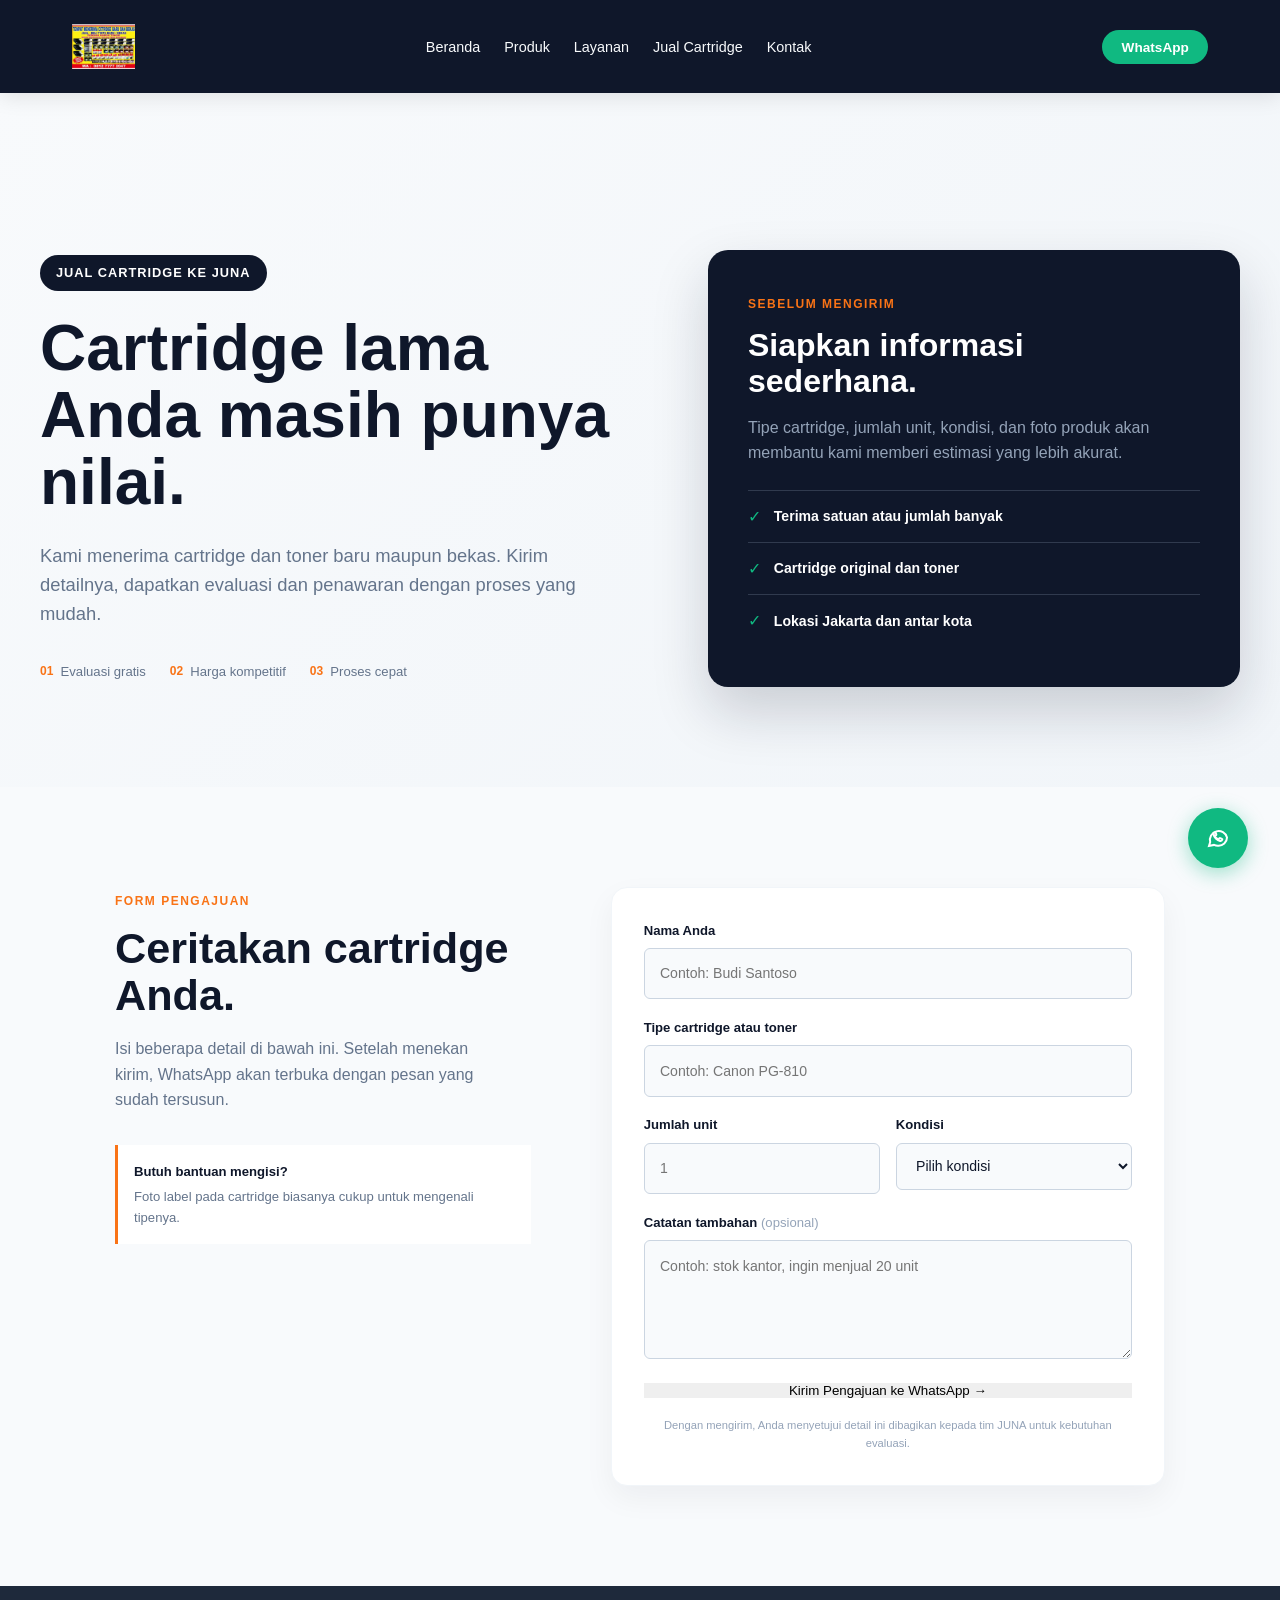
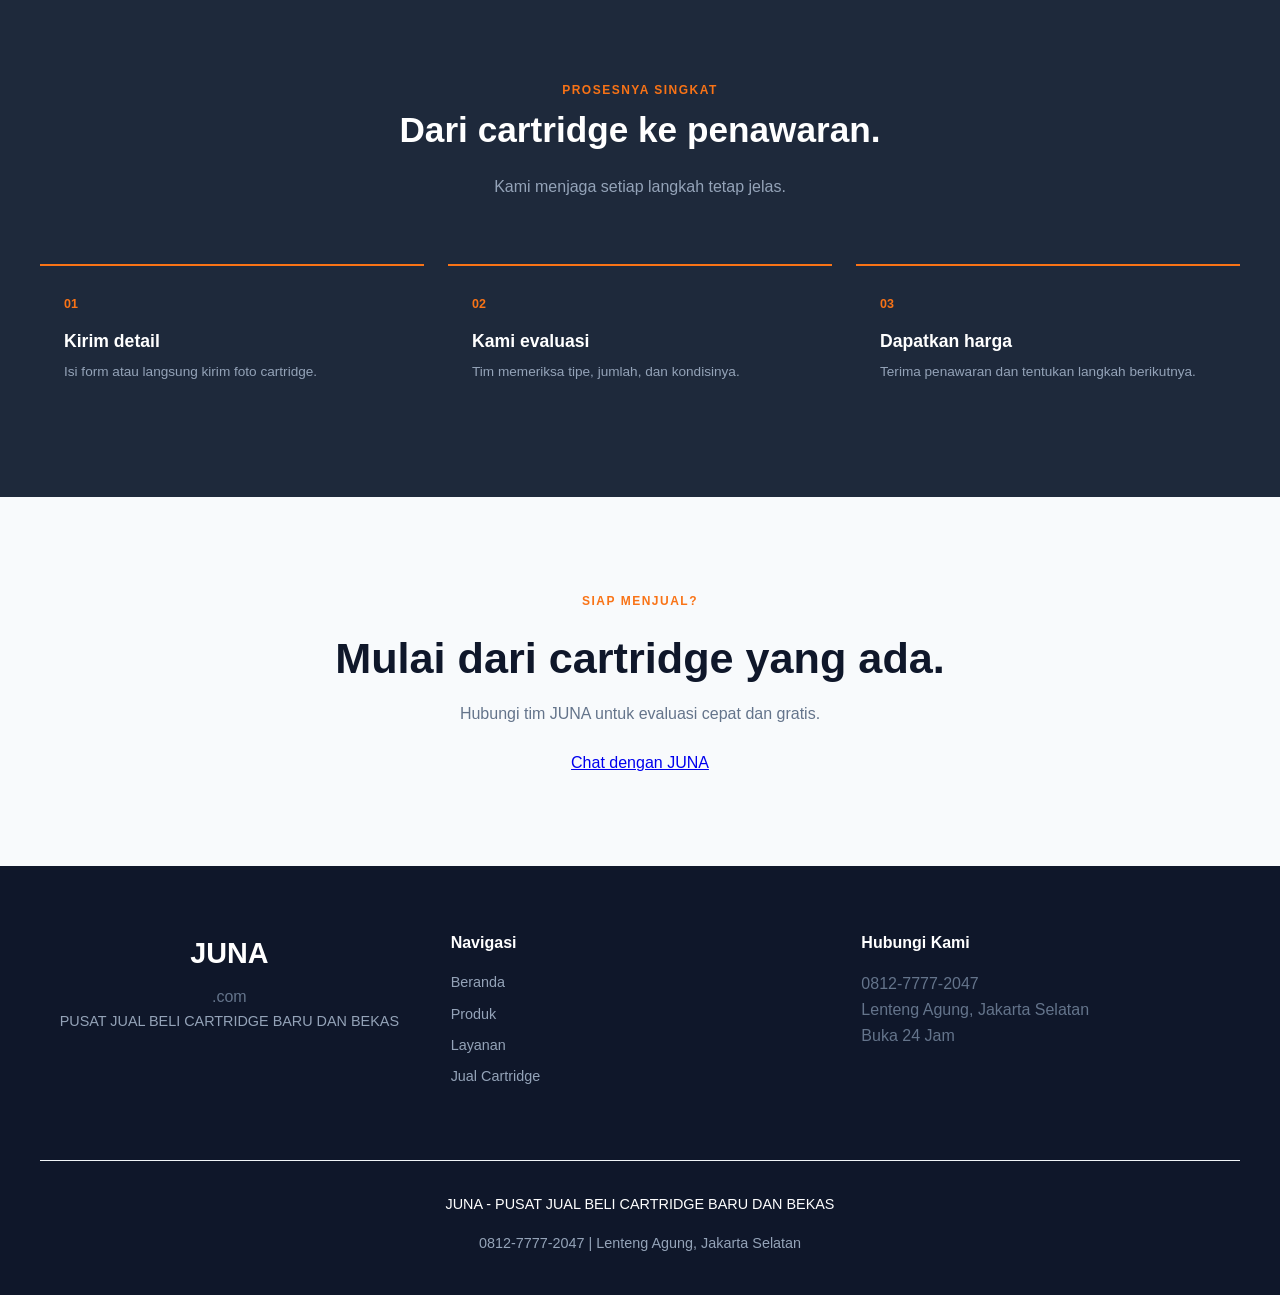
==== commit a9a3e80b: "update egain" ====
--- a/jual.html
+++ b/jual.html
@@ -5,6 +5,7 @@
     <meta name="viewport" content="width=device-width, initial-scale=1.0" />
     <title>Jual Cartridge ke JUNA</title>
     <link rel="stylesheet" href="css/nota.css" />
+    <link rel="icon" type="image/png" href="favicon.png">
   </head>
   <body>
     <div class="floating-wa">
@@ -31,7 +32,9 @@
     </div>
     <nav class="navbar">
       <div class="container">
-        <a href="index.html" class="logo">JUNA<span>.com</span></a>
+        <a href="index.html" class="logo">
+          <img src="favicon.png" alt="Logo JUNA" class="logo-img" />
+        </a>
         <button class="nav-toggle" type="button" aria-label="Buka menu navigasi" aria-expanded="false">
           <span></span>
           <span></span>
@@ -42,7 +45,7 @@
           <li><a href="produk.html">Produk</a></li>
           <li><a href="layanan.html">Layanan</a></li>
           <li><a href="jual.html">Jual Cartridge</a></li>
-          <li><a href="#kontak">Kontak</a></li>
+          <li><a href="kontak.html">Kontak</a></li>
         </ul>
         <div class="nav-cta">
           <a
--- a/css/nota.css
+++ b/css/nota.css
@@ -72,7 +72,11 @@
 .logo span {
   color: var(--orange);
 }
-
+.logo-img {
+    height: 45px;
+    width: auto;
+    display: block;
+}
 .nav-links {
   display: flex;
   gap: 1.5rem;
@@ -856,13 +860,30 @@
 
 @media (max-width: 768px) {
   .navbar .container {
+    flex-wrap: wrap;
+    gap: 0.75rem 1rem;
+  }
+
+  .nav-toggle {
+    display: flex;
+    margin-left: auto;
+  }
+
+  .nav-links {
+    display: none;
+    width: 100%;
     flex-direction: column;
-    gap: 1.5rem;
-  }
-
-  .nav-links {
-    width: 100%;
     justify-content: center;
+    align-items: center;
+    gap: 0.8rem;
+    padding: 1rem 0 0.5rem;
+    background: rgba(15, 23, 42, 0.95);
+    border-radius: 16px;
+    border: 1px solid rgba(255, 255, 255, 0.08);
+  }
+
+  .nav-links.active {
+    display: flex;
   }
 
   .nav-links li {
@@ -1916,13 +1937,30 @@
 
 @media (max-width: 768px) {
   .navbar .container {
+    flex-wrap: wrap;
+    gap: 0.75rem 1rem;
+  }
+
+  .nav-toggle {
+    display: flex;
+    margin-left: auto;
+  }
+
+  .nav-links {
+    display: none;
+    width: 100%;
     flex-direction: column;
-    gap: 1.5rem;
-  }
-
-  .nav-links {
-    width: 100%;
     justify-content: center;
+    align-items: center;
+    gap: 0.8rem;
+    padding: 1rem 0 0.5rem;
+    background: rgba(15, 23, 42, 0.95);
+    border-radius: 16px;
+    border: 1px solid rgba(255, 255, 255, 0.08);
+  }
+
+  .nav-links.active {
+    display: flex;
   }
 
   .nav-links li {
